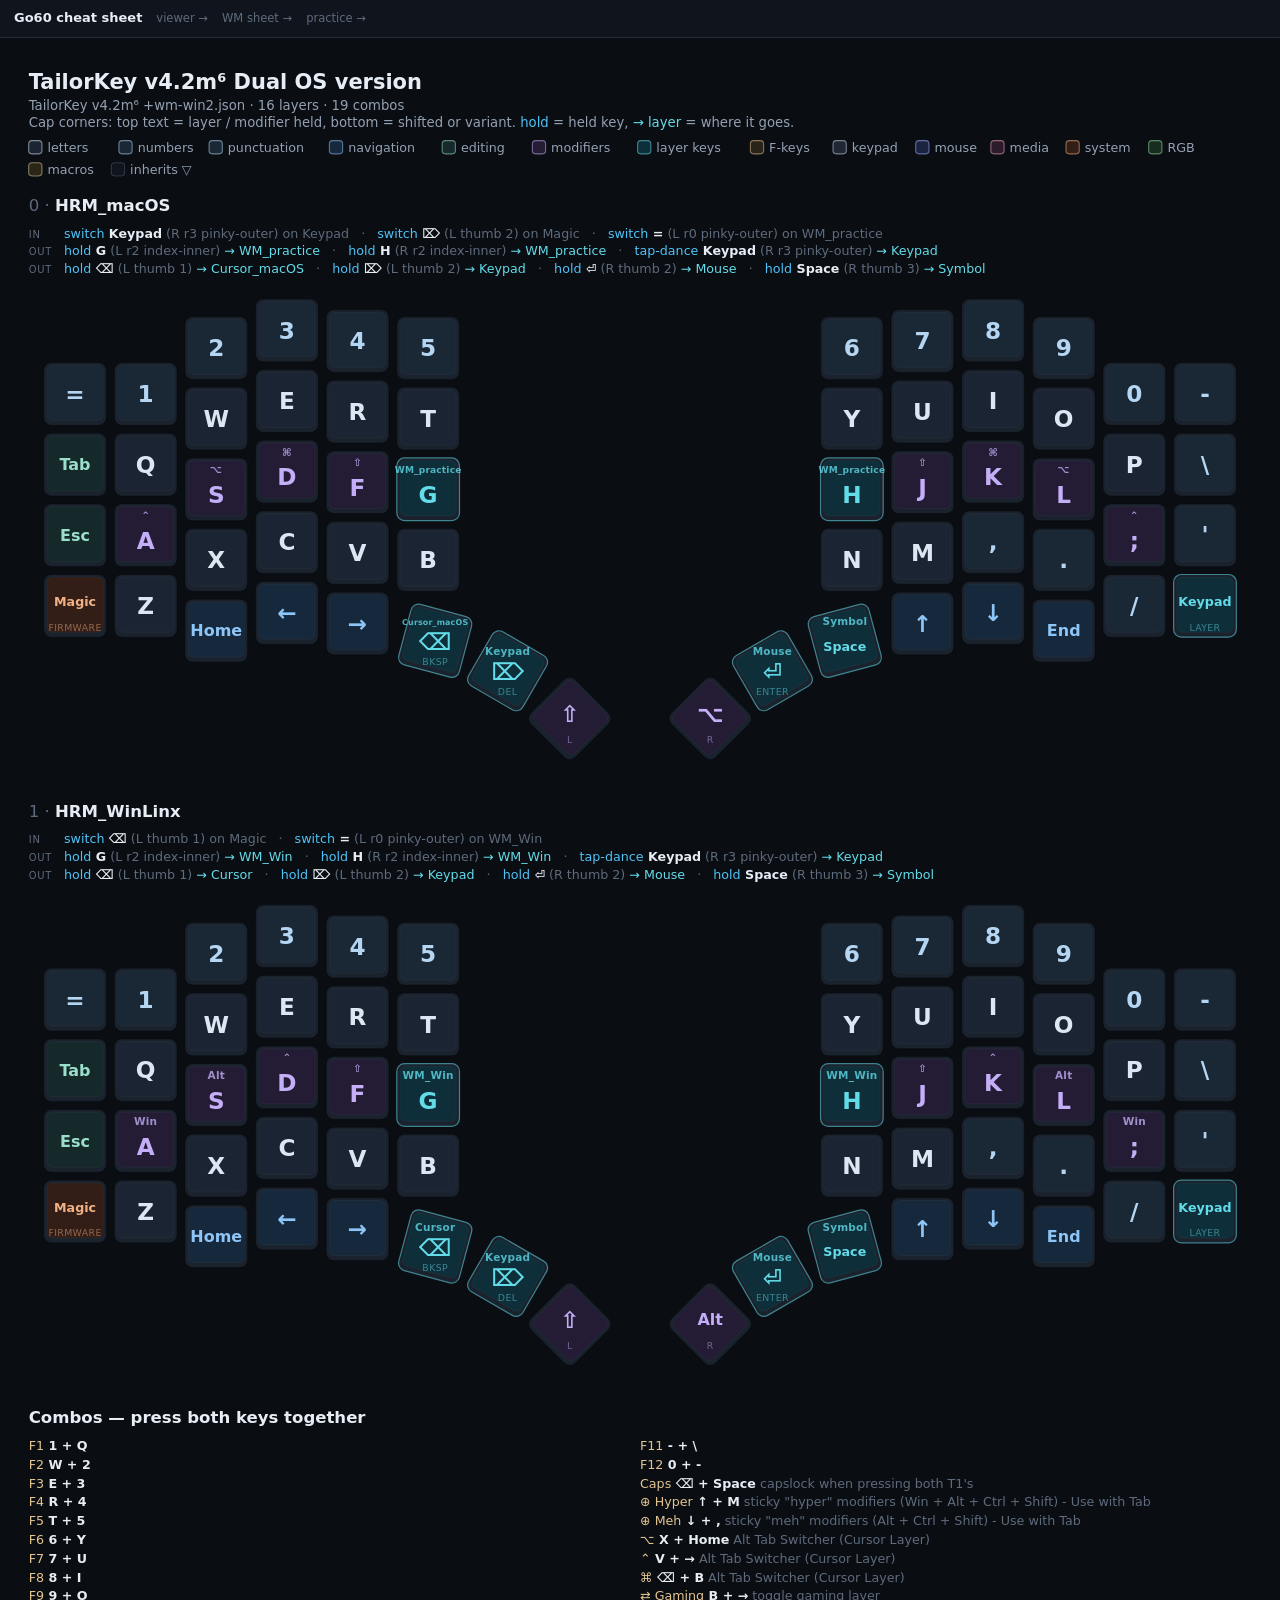
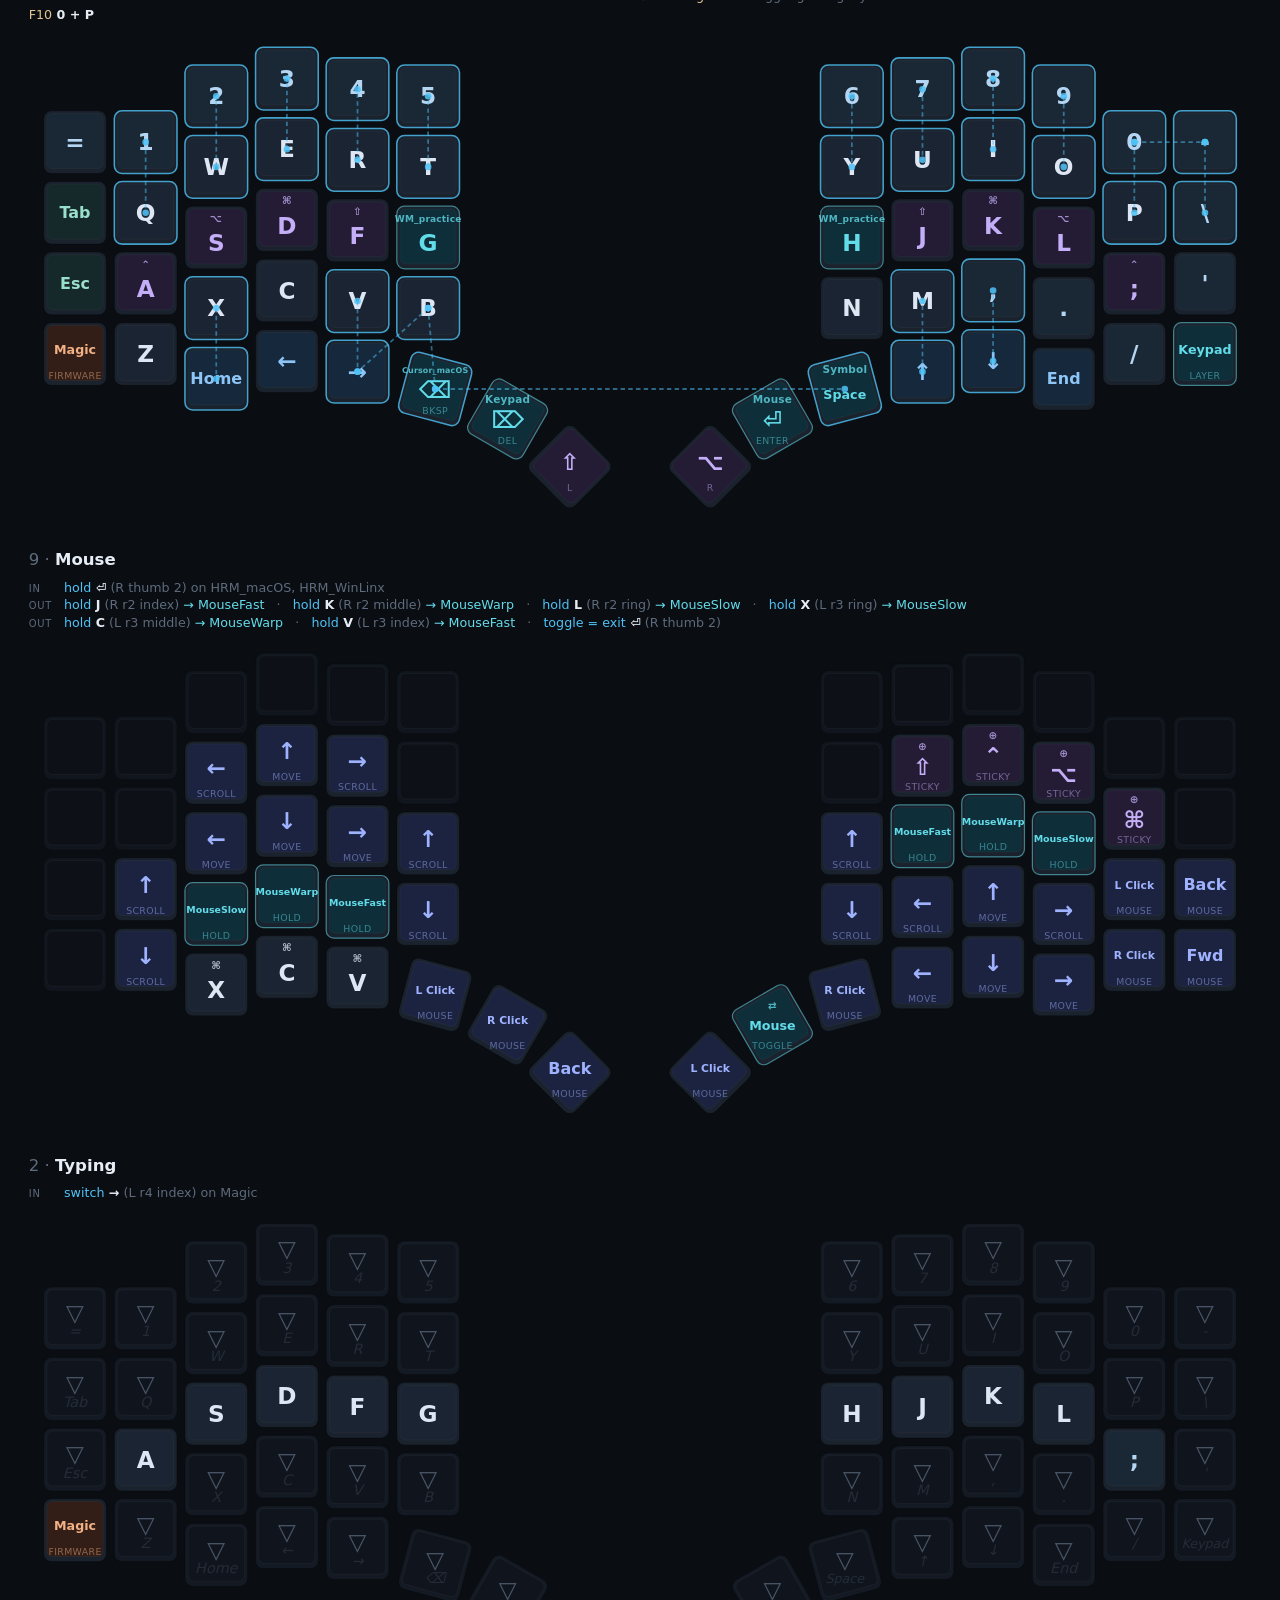
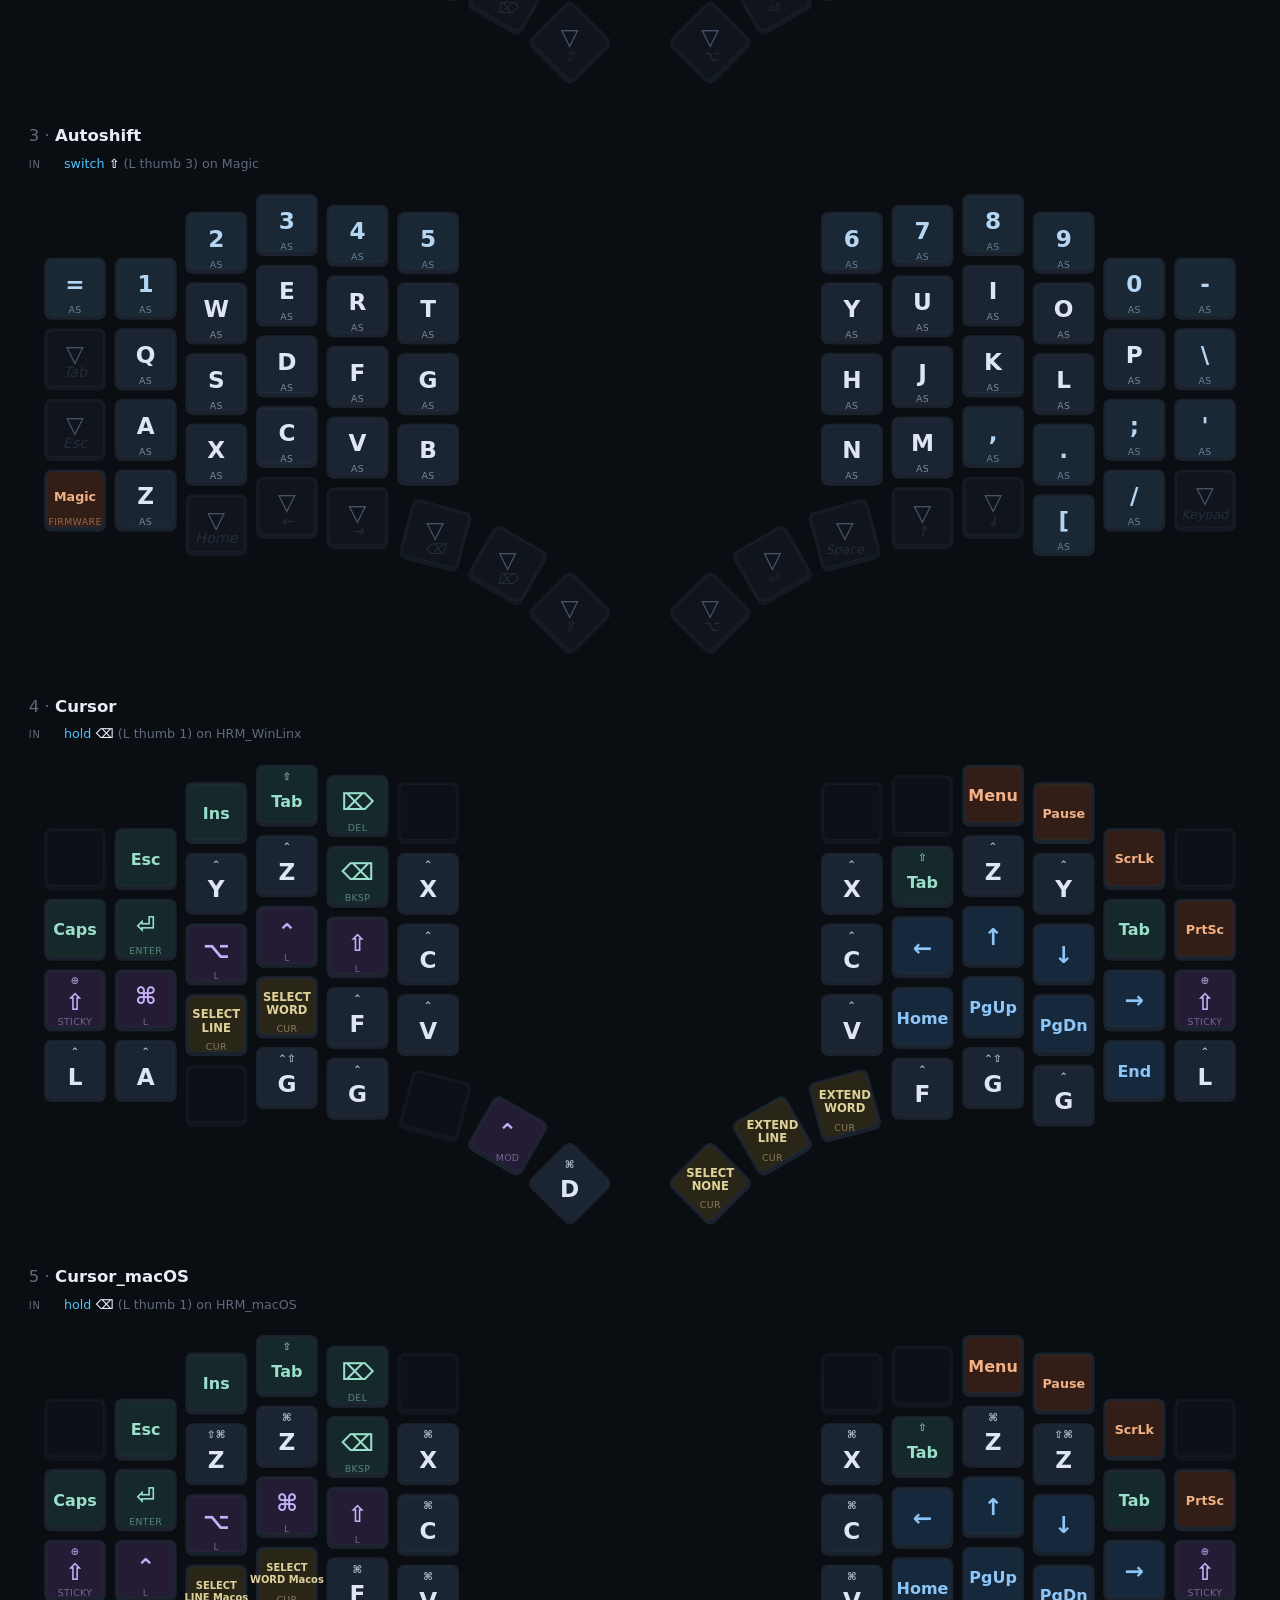
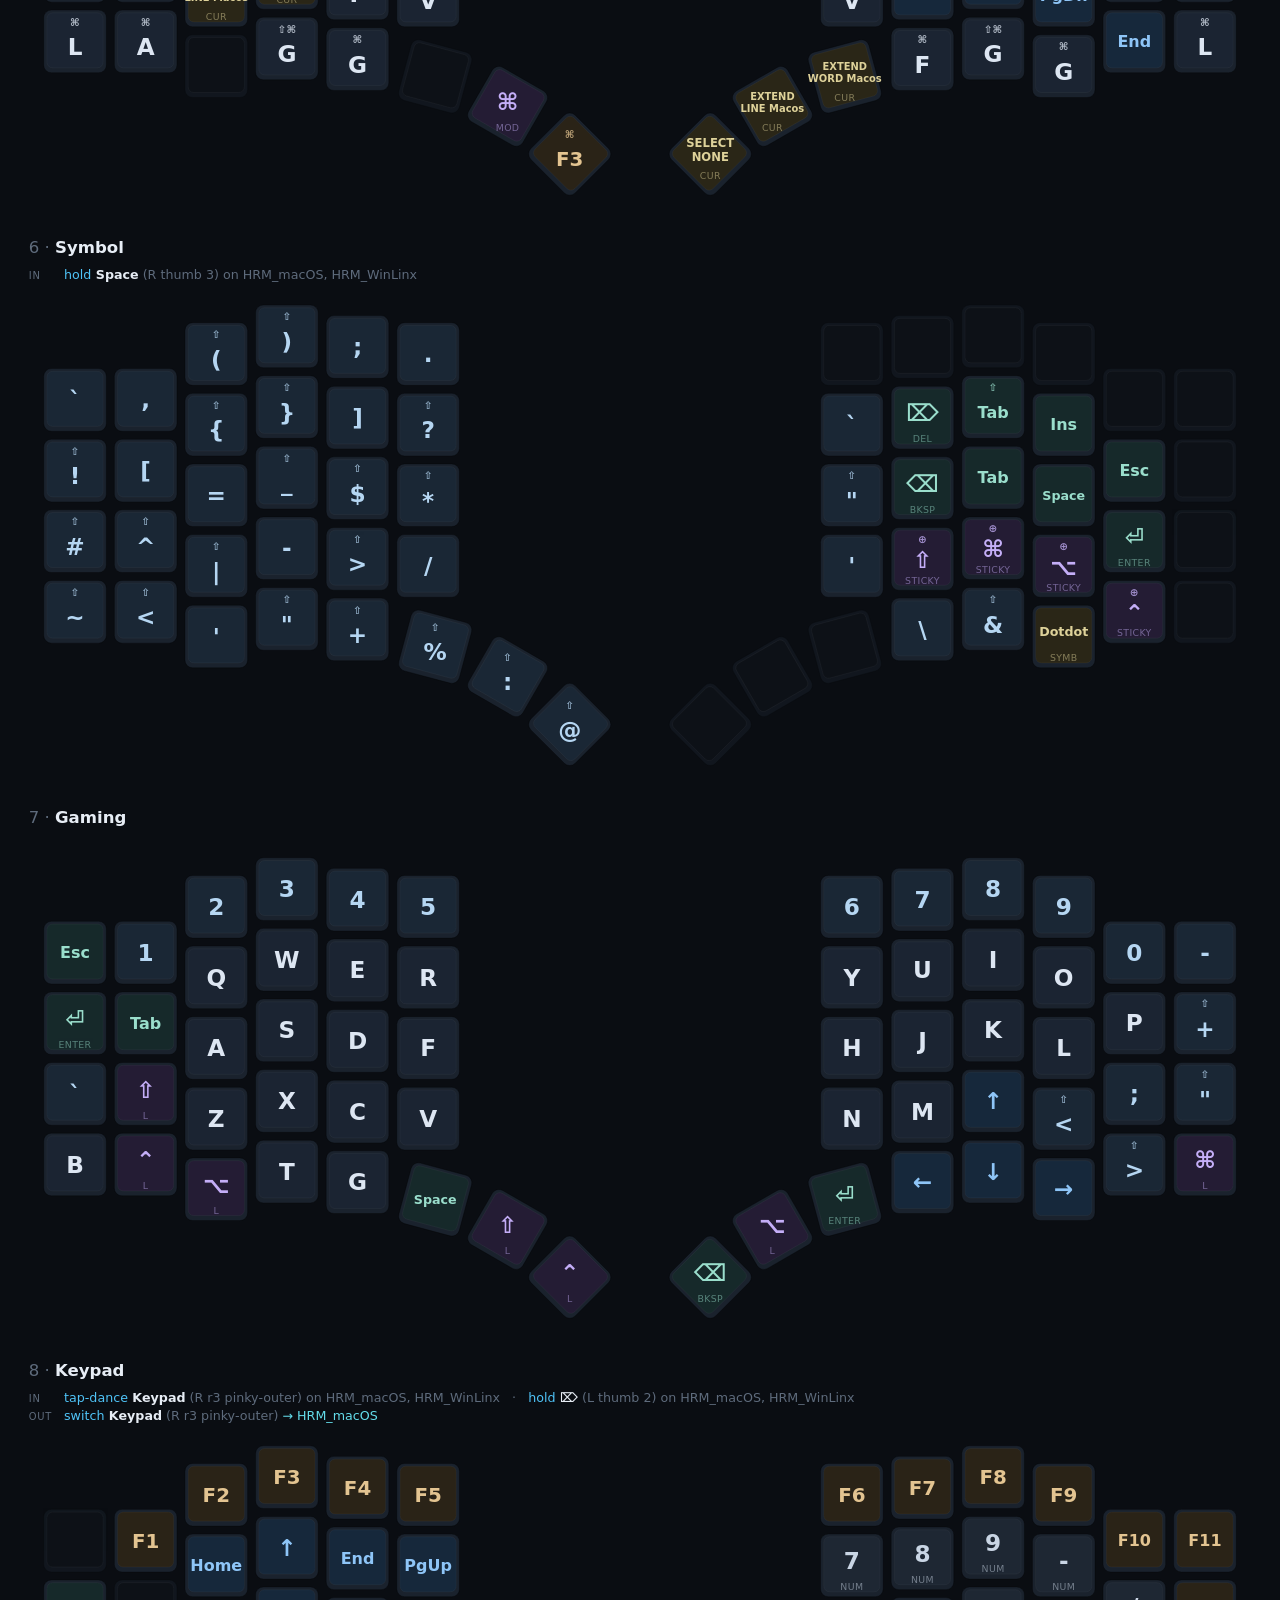
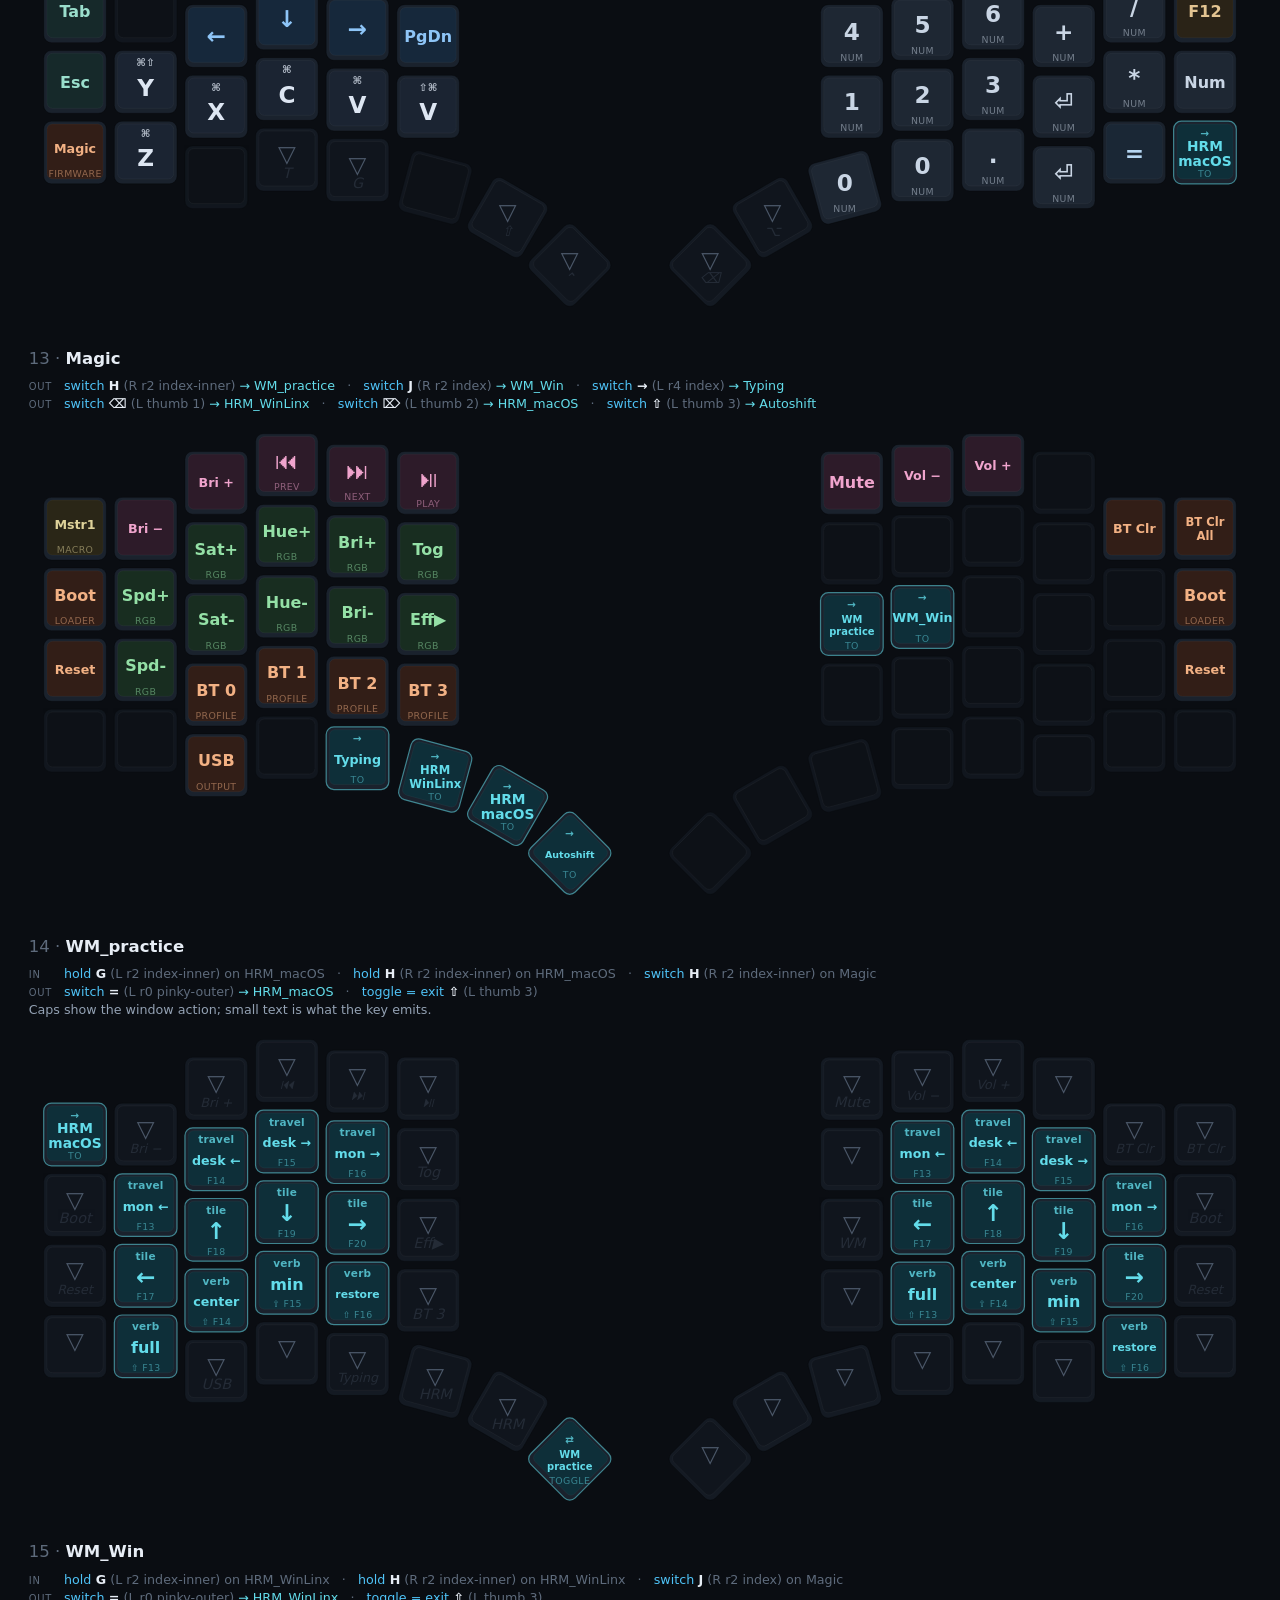
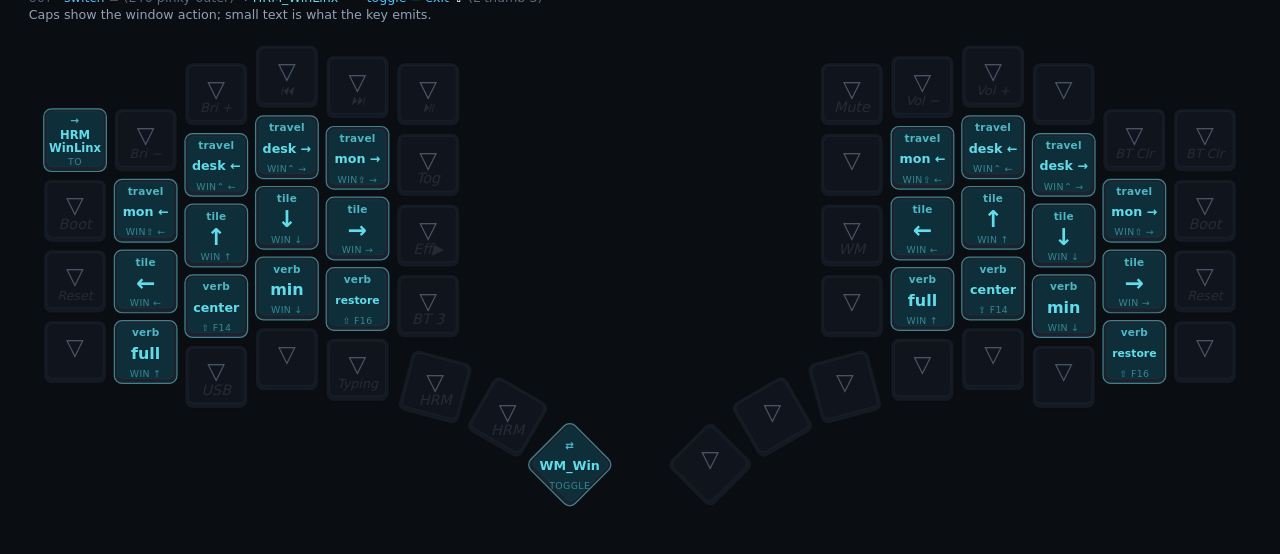
==== cheatsheet.html @ 4b2e9c7e "Go60 layout visualizer, with a full-layout cheat sheet Dependency-free viewer, practice drills, WM s" ====
<!doctype html>
<html lang="en" data-theme="dark">
<head>
<meta charset="utf-8">
<meta name="viewport" content="width=device-width, initial-scale=1">
<title>Go60 Cheat Sheet</title>
<style>
  /* Self-contained on purpose: the sheet SVG carries its own styles, so this
     page needs only a shell. Sized for a vertical monitor — one column, no
     chrome, scroll top to bottom. */
  * { box-sizing: border-box; }
  html, body { margin: 0; background: #0a0d12; color: #e7edf5;
    font: 13px/1.45 -apple-system, BlinkMacSystemFont, 'SF Pro Text', 'Segoe UI', Inter, system-ui, sans-serif; }
  header { display: flex; gap: 14px; align-items: baseline; padding: 9px 14px;
    background: #10151d; border-bottom: 1px solid #222c3a; }
  header h1 { font-size: 13px; margin: 0; font-weight: 650; }
  header a { color: #5e6b7c; text-decoration: none; font-size: 11.5px; }
  header a:hover { color: #4fc3f7; }
  header .err { color: #ffb59a; font-size: 12px; }
  .wrap { max-width: 1300px; margin: 0 auto; }
  .wrap svg { width: 100%; height: auto; display: block; }
  @media print { header { display: none; } }
</style>
</head>
<body>

<header>
  <h1>Go60 cheat sheet</h1>
  <a href="index.html">viewer →</a>
  <a href="wm.html">WM sheet →</a>
  <a href="practice.html">practice →</a>
  <span id="msg" class="err"></span>
</header>

<div class="wrap" id="sheet"></div>

<script src="js/geometry.js"></script>
<script src="js/keycodes.js"></script>
<script src="js/parse.js"></script>
<script src="js/render.js"></script>
<script src="js/wmjoin.js"></script>
<script src="js/sheet.js"></script>
<script src="data/layout.js"></script>
<script src="data/wm-actions.js"></script>
<script>
(function () {
  'use strict';
  var src = localStorage.getItem('g80.src') || window.G80_LAYOUT_SOURCE;
  var msg = document.getElementById('msg');
  if (!src) {
    msg.textContent = 'No layout — run `node tools/bake.js`, or load one in the viewer first.';
    return;
  }
  var m = window.G80Parse.parseAuto(src, { title: 'layout' });
  if (m.error || m.ok === false) {
    msg.textContent = m.error || (m.errors || []).join(' · ') || 'parse failed';
    return;
  }
  var built = window.G80Sheet.build(m, {
    title: m.title,
    source: window.G80_LAYOUT_NAME || '',
    wmActions: window.G80_WM_ACTIONS || []
  });
  document.getElementById('sheet').innerHTML = built.svg;
  document.title = 'Go60 Cheat Sheet — ' + (m.title || '');
})();
</script>
</body>
</html>
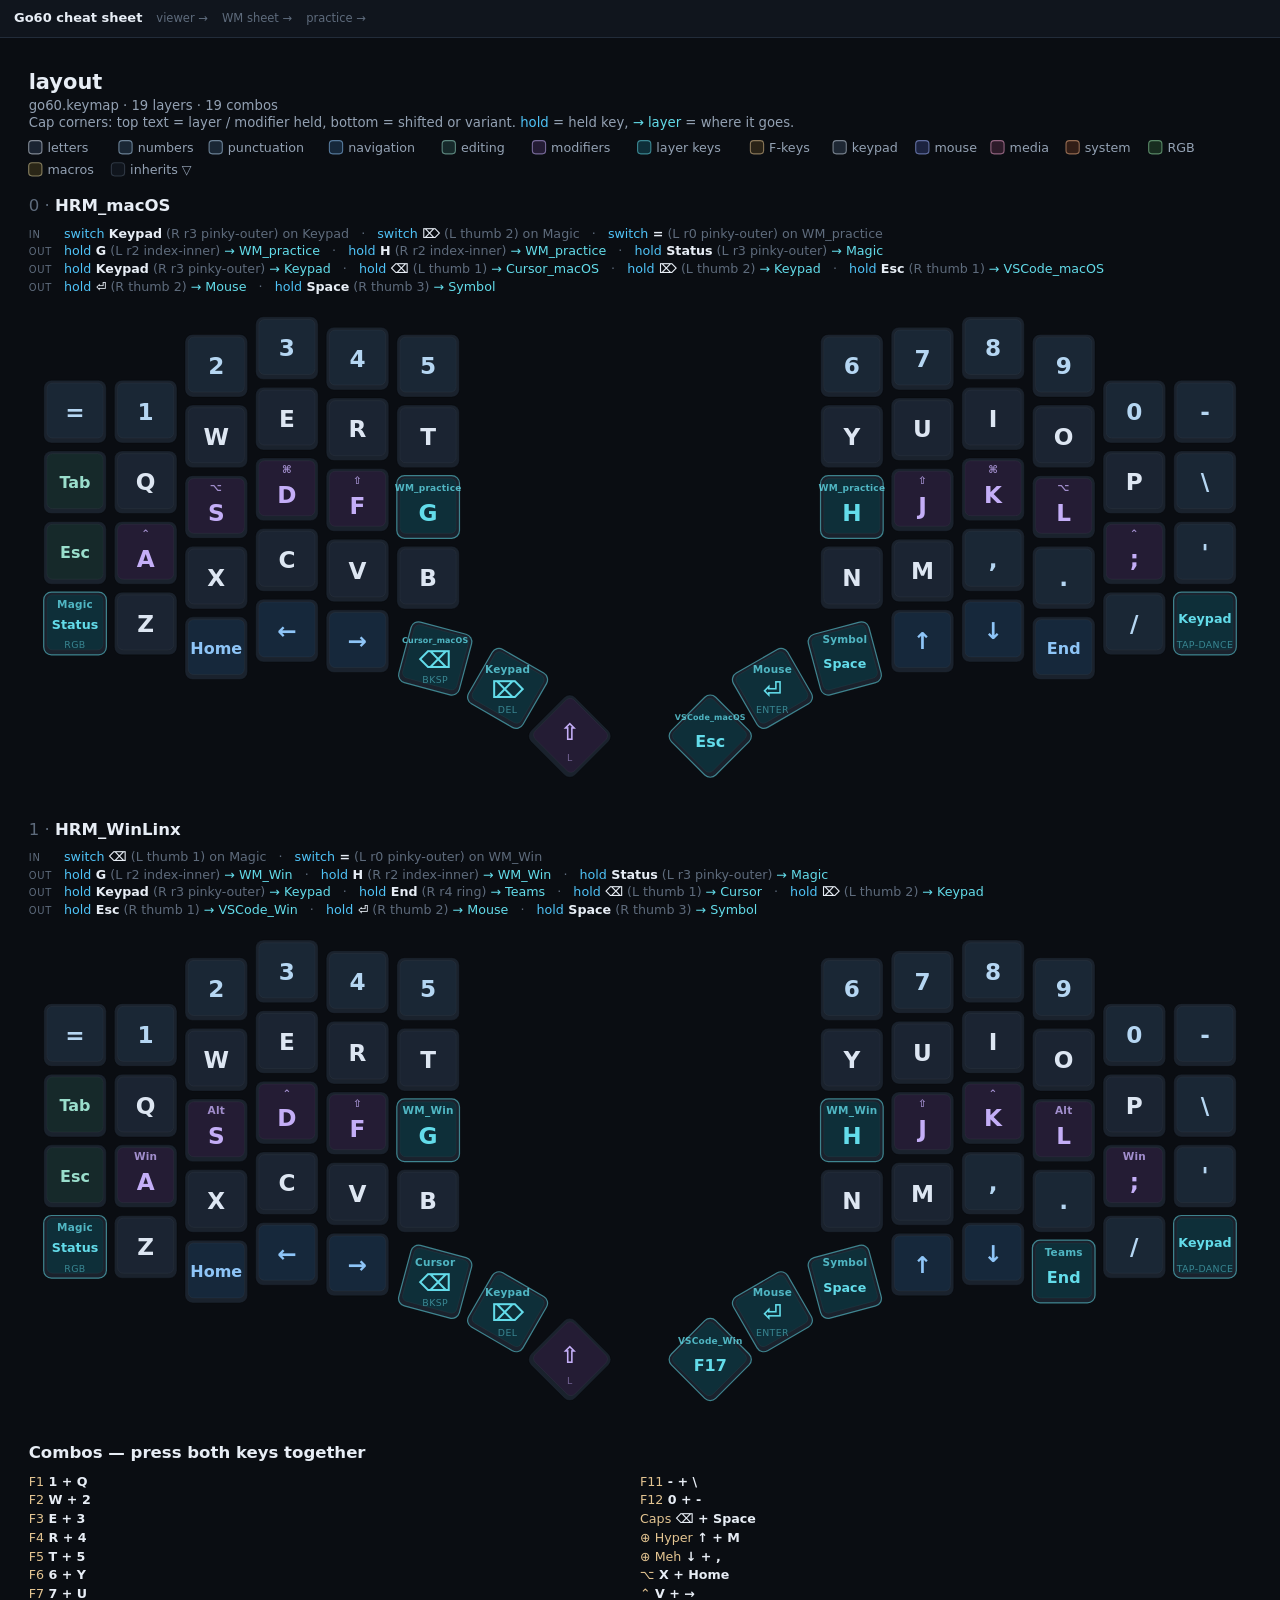
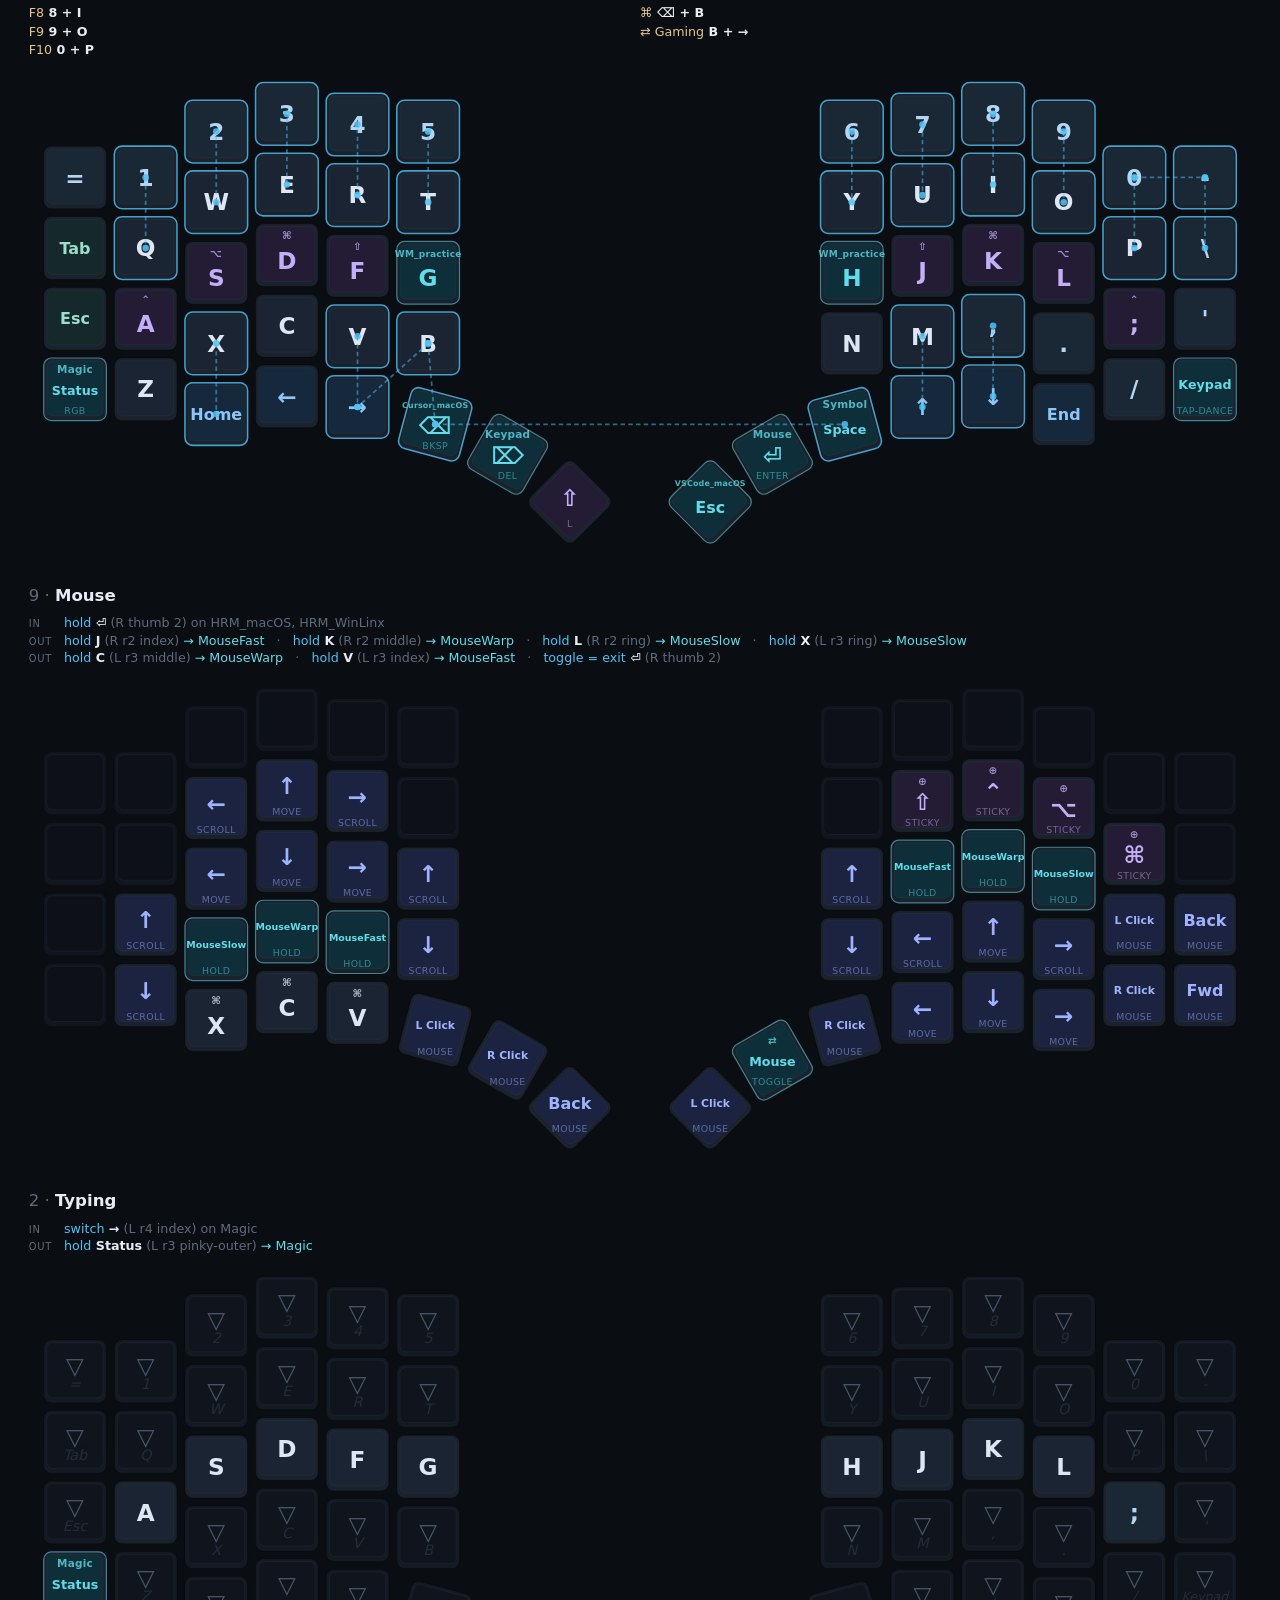
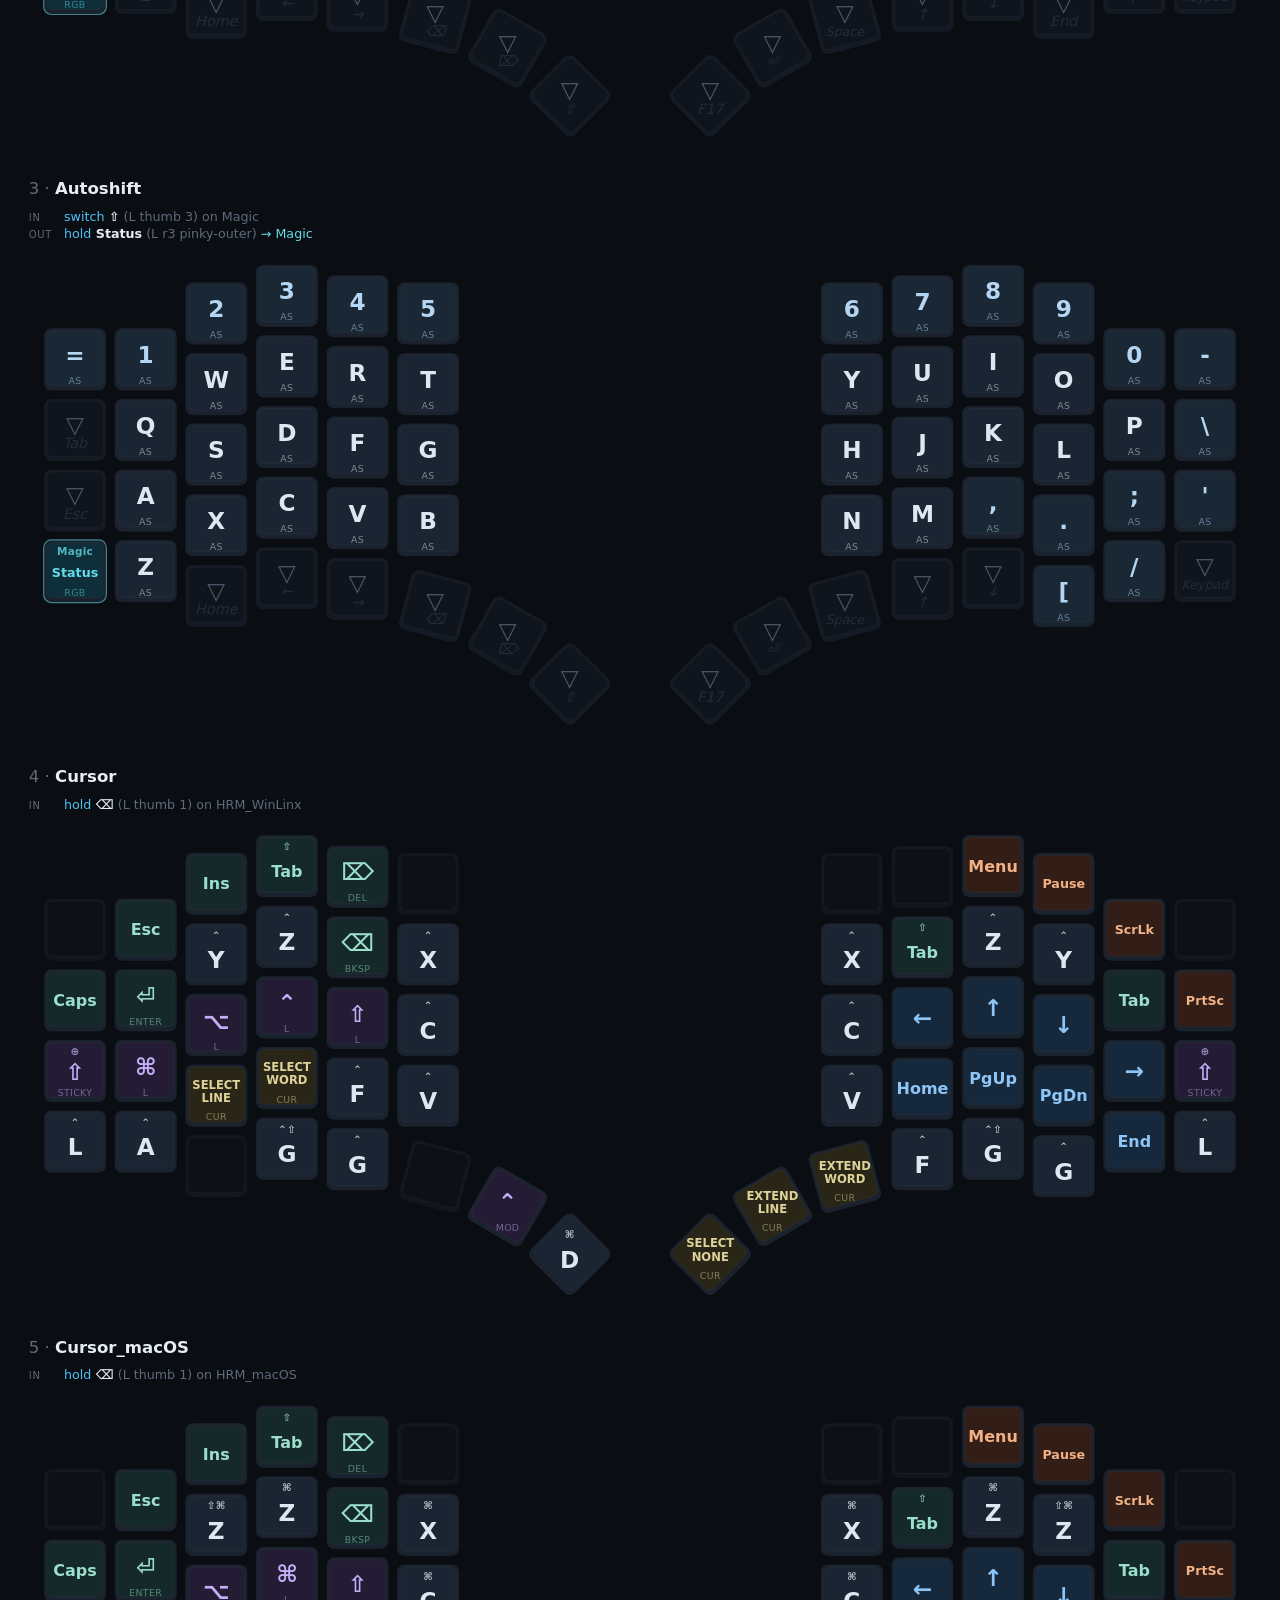
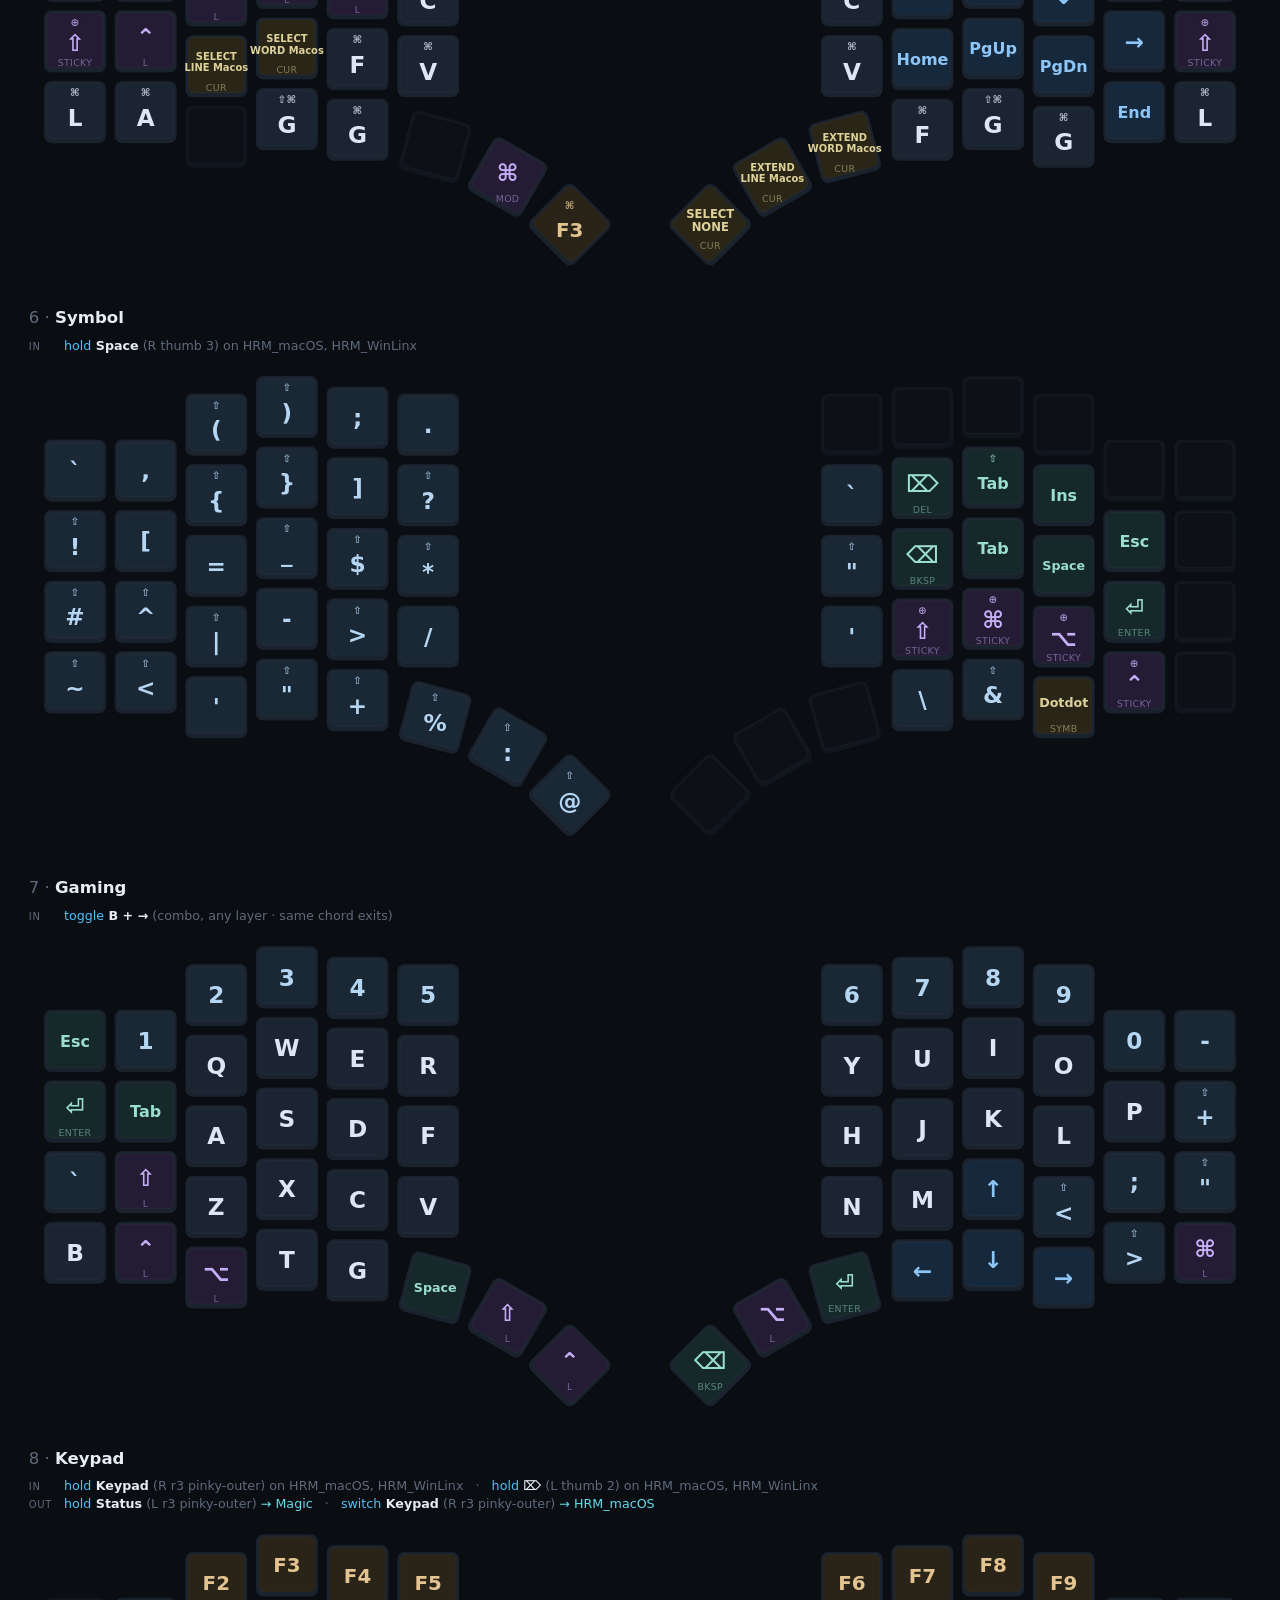
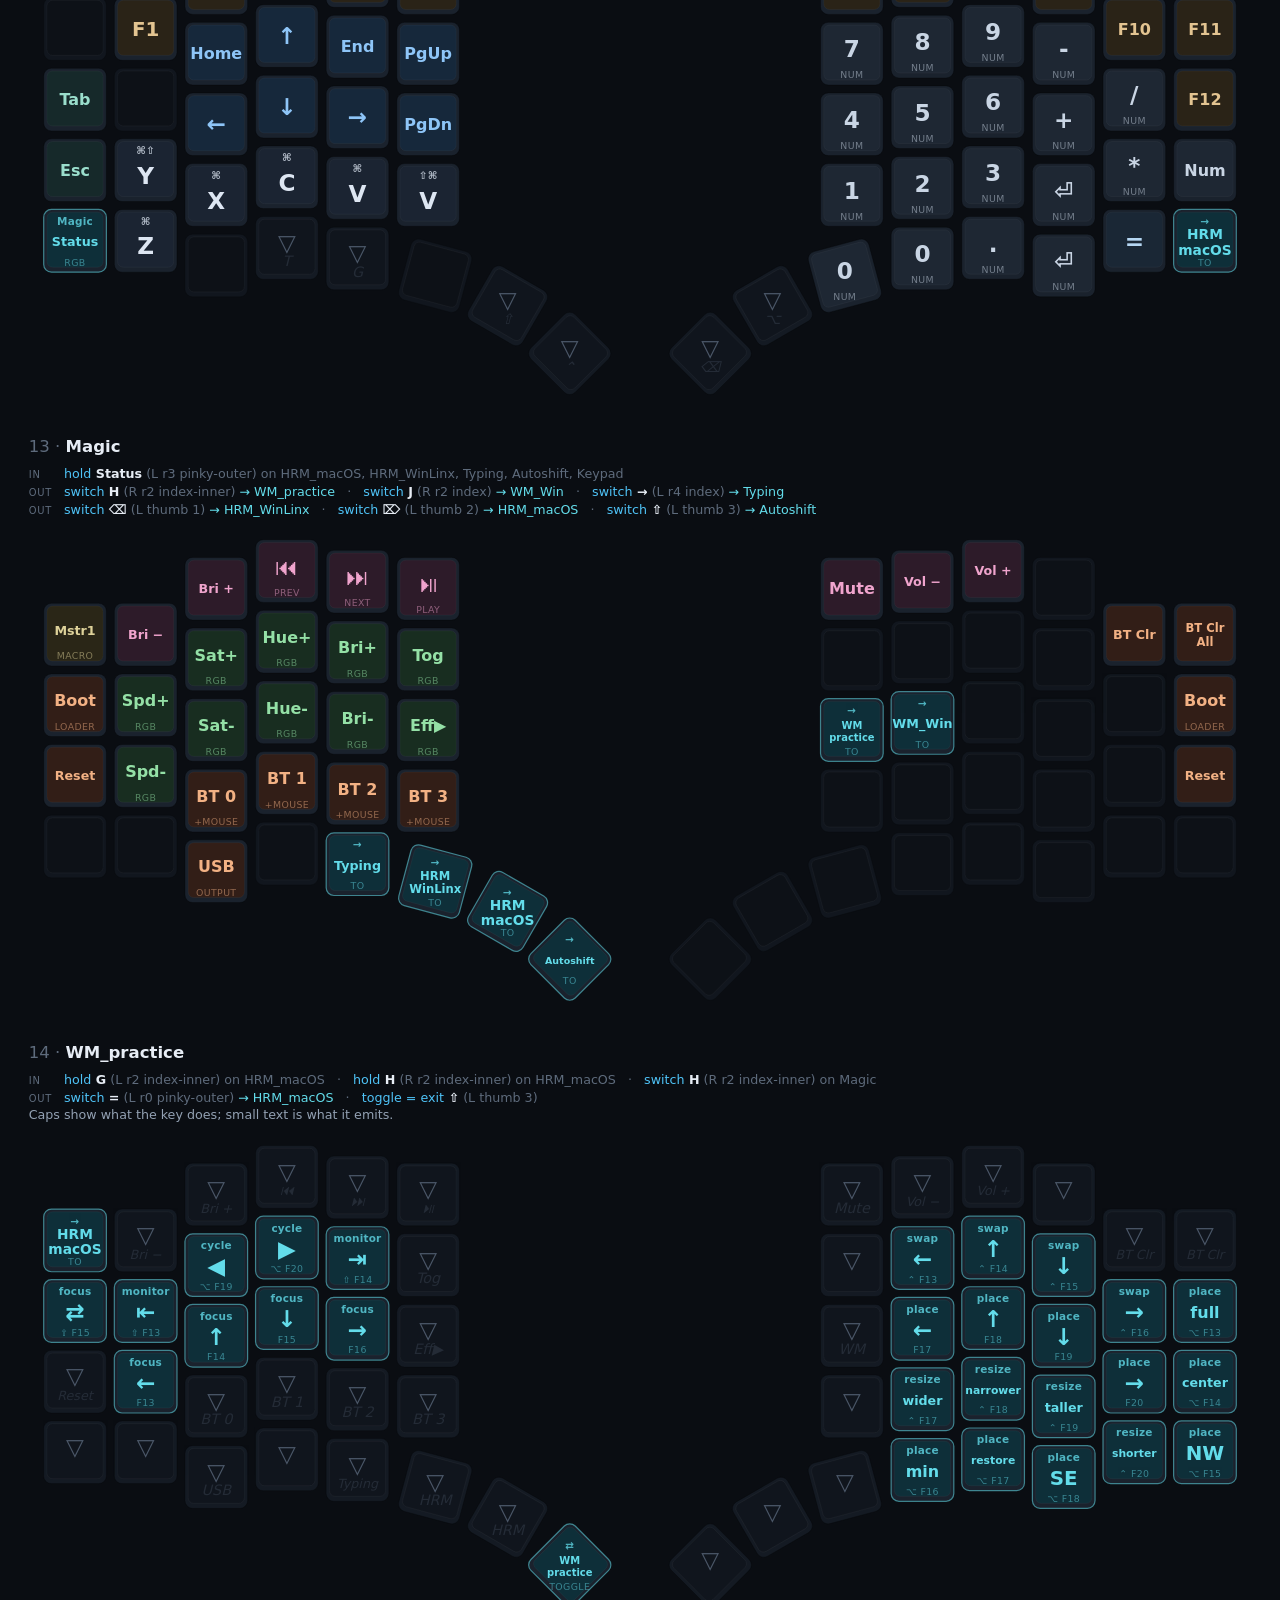
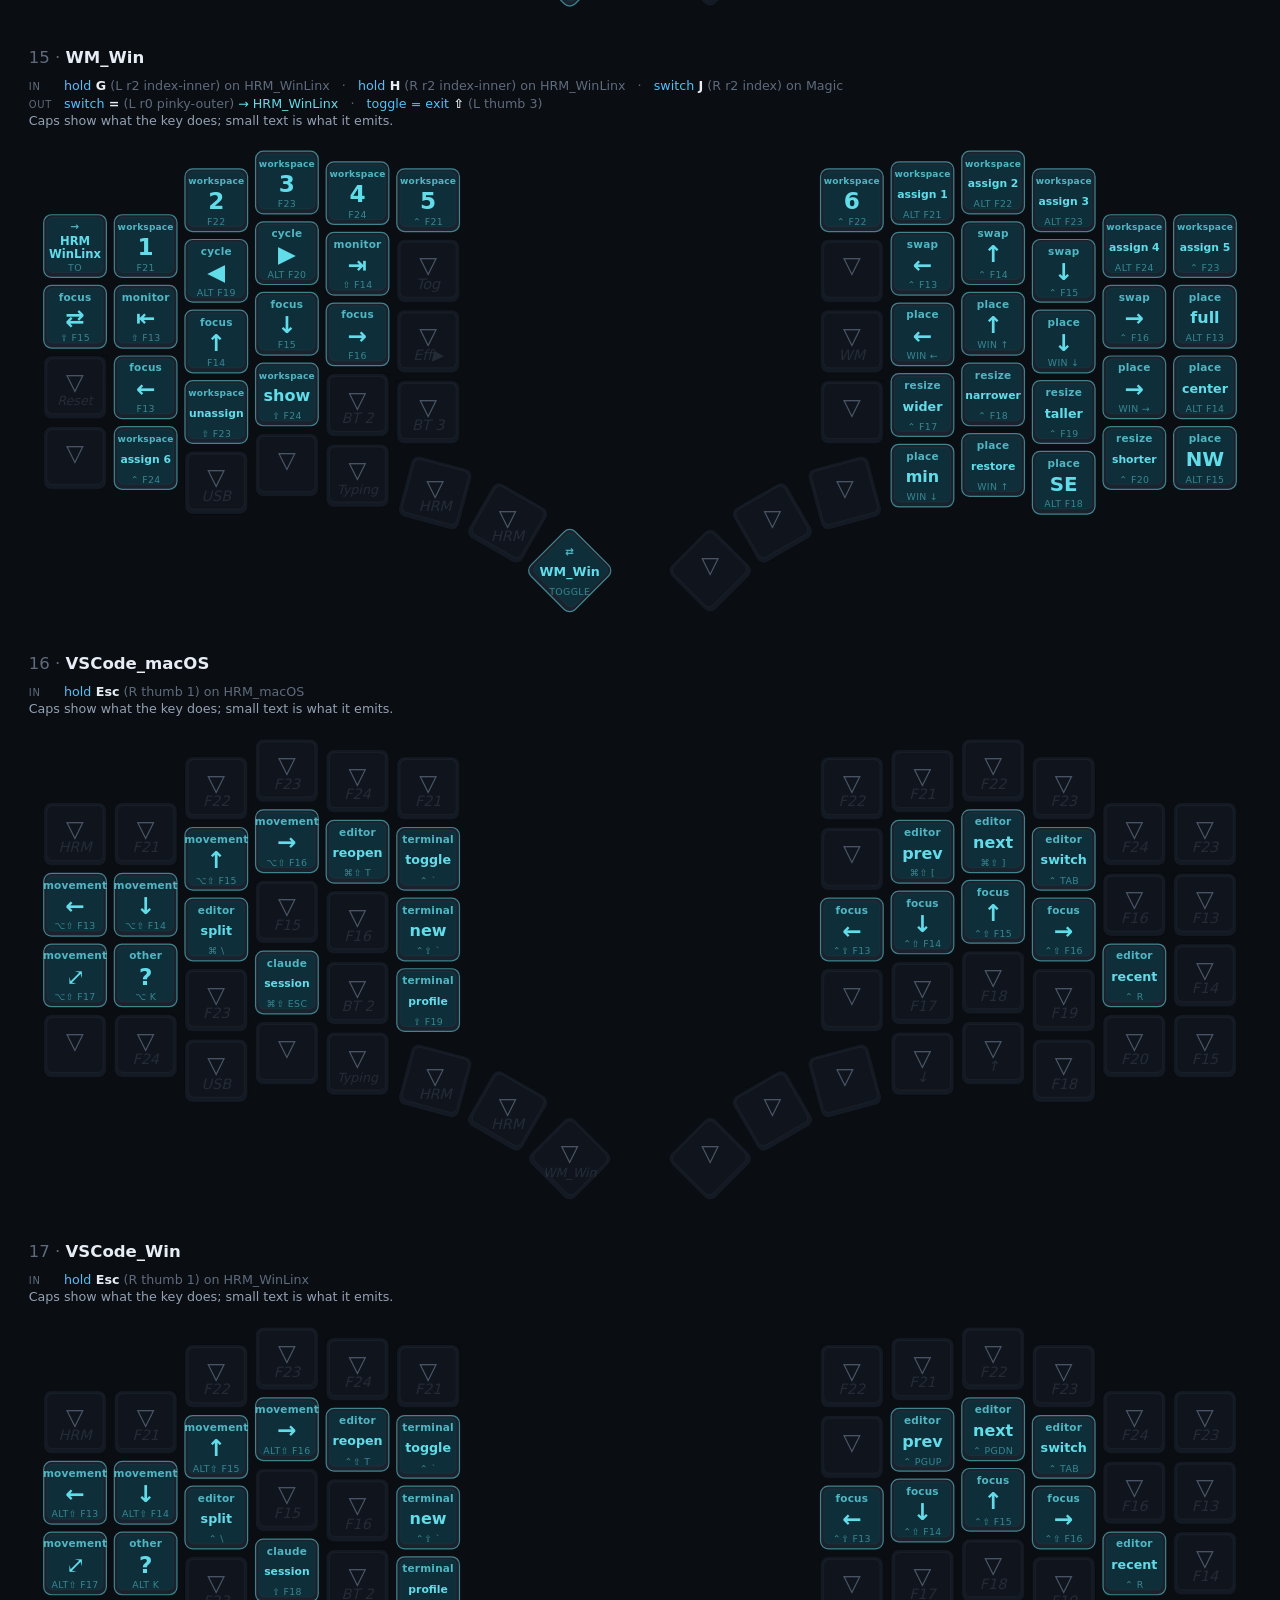
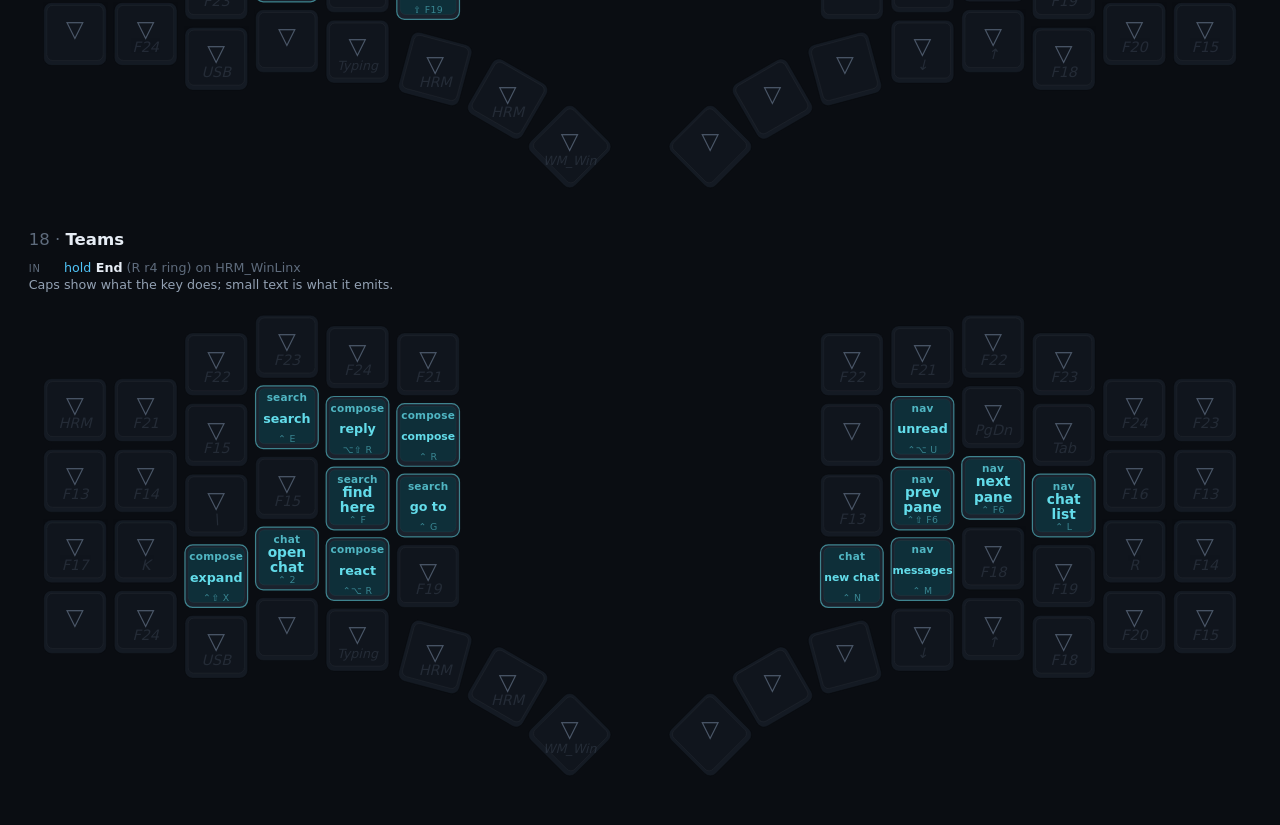
==== commit 72b95f32: "Keymap-canonical repo: one layout file, self-syncing CI, os/ for machine glue layouts/ is now a sing" ====
--- a/cheatsheet.html
+++ b/cheatsheet.html
@@ -39,9 +39,12 @@
 <script src="js/parse.js"></script>
 <script src="js/render.js"></script>
 <script src="js/wmjoin.js"></script>
+<script src="js/vscodejoin.js"></script>
 <script src="js/sheet.js"></script>
 <script src="data/layout.js"></script>
 <script src="data/wm-actions.js"></script>
+<script src="data/vscode-actions.js"></script>
+<script src="data/teams-actions.js"></script>
 <script>
 (function () {
   'use strict';
@@ -59,7 +62,9 @@
   var built = window.G80Sheet.build(m, {
     title: m.title,
     source: window.G80_LAYOUT_NAME || '',
-    wmActions: window.G80_WM_ACTIONS || []
+    wmActions: window.G80_WM_ACTIONS || [],
+    vscodeActions: window.G80_VSCODE_ACTIONS || [],
+    teamsActions: window.G80_TEAMS_ACTIONS || []
   });
   document.getElementById('sheet').innerHTML = built.svg;
   document.title = 'Go60 Cheat Sheet — ' + (m.title || '');
